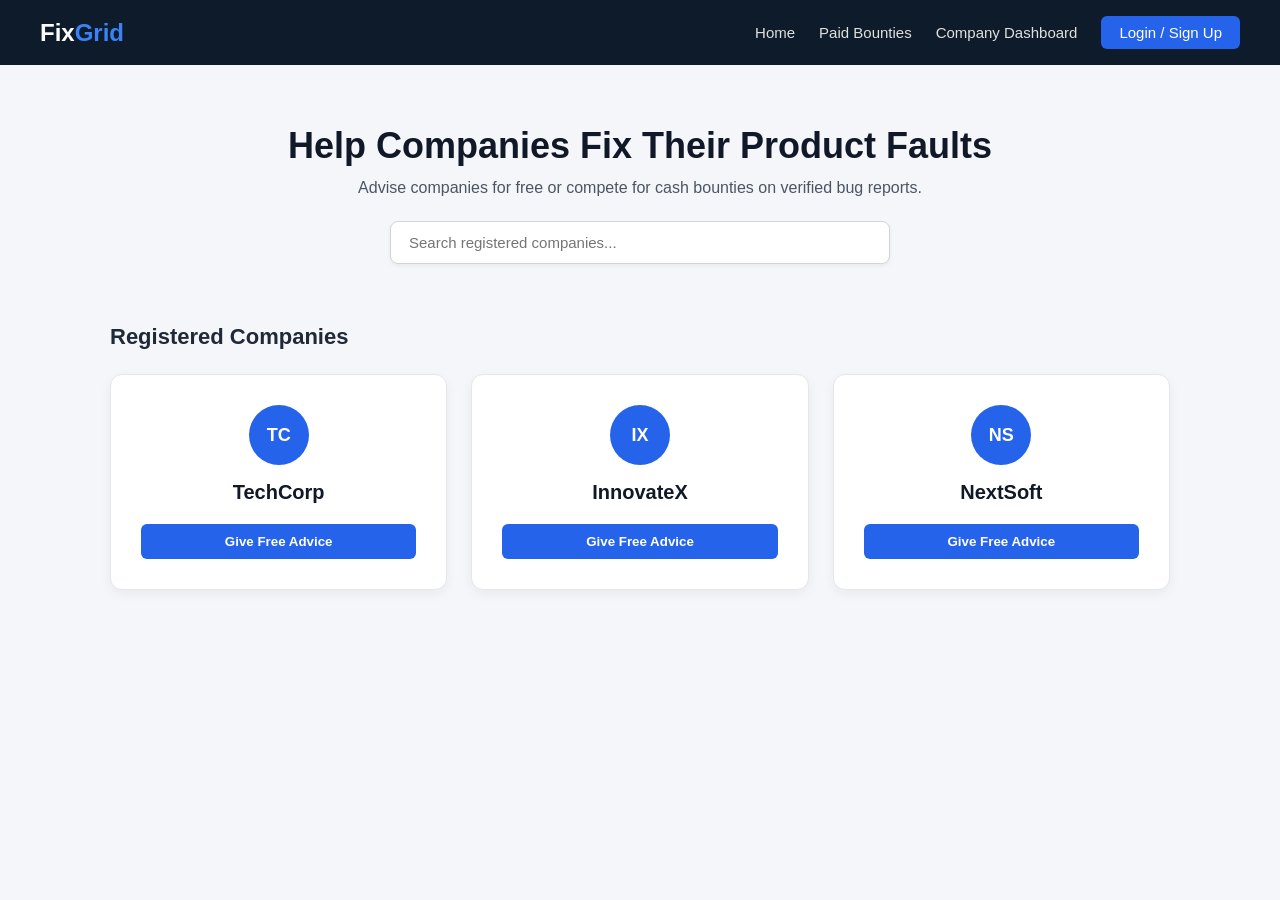
==== index.html @ 4a6fe2aa "Restore main app and add auth modal" ====
<!DOCTYPE html>
<html lang="en">
<head>
    <meta charset="UTF-8">
    <meta name="viewport" content="width=device-width, initial-scale=1.0">
    <title>FixGrid - Community Advisory Hub</title>
    <style>
        * {
            box-sizing: border-box;
            margin: 0;
            padding: 0;
            font-family: 'Segoe UI', Tahoma, Geneva, Verdana, sans-serif;
        }

        body {
            background-color: #f4f6f9;
            color: #333;
        }

        /* NAVBAR */
        .navbar {
            background-color: #0d1b2a;
            display: flex;
            justify-content: space-between;
            align-items: center;
            padding: 16px 40px;
        }

        .navbar .logo {
            color: #ffffff;
            font-size: 24px;
            font-weight: bold;
        }

        .navbar .logo span {
            color: #3b82f6;
        }

        .nav-links {
            display: flex;
            gap: 24px;
            align-items: center;
        }

        .nav-links a {
            color: #e0e1dd;
            text-decoration: none;
            font-size: 15px;
            font-weight: 500;
        }

        .nav-links a:hover {
            color: #3b82f6;
        }

        .auth-btn {
            background-color: #2563eb;
            color: #fff !important;
            padding: 8px 18px;
            border-radius: 6px;
            transition: background 0.2s;
        }

        .auth-btn:hover {
            background-color: #1d4ed8 !important;
        }

        /* HERO SECTION */
        .hero {
            text-align: center;
            padding: 60px 20px 40px;
        }

        .hero h1 {
            font-size: 36px;
            color: #111827;
            margin-bottom: 12px;
        }

        .hero p {
            color: #4b5563;
            font-size: 16px;
            margin-bottom: 24px;
        }

        .search-bar {
            width: 100%;
            max-width: 500px;
            padding: 12px 18px;
            border: 1px solid #d1d5db;
            border-radius: 8px;
            font-size: 15px;
            outline: none;
            box-shadow: 0 2px 4px rgba(0,0,0,0.05);
        }

        /* CONTENT SECTION */
        .content {
            max-width: 1100px;
            margin: 0 auto;
            padding: 20px;
        }

        .content h2 {
            font-size: 22px;
            margin-bottom: 24px;
            color: #1f2937;
        }

        .companies-grid {
            display: grid;
            grid-template-columns: repeat(auto-fit, minmax(280px, 1fr));
            gap: 24px;
        }

        .company-card {
            background: #ffffff;
            border-radius: 12px;
            padding: 30px;
            text-align: center;
            box-shadow: 0 4px 12px rgba(0, 0, 0, 0.05);
            border: 1px solid #e5e7eb;
        }

        .avatar {
            width: 60px;
            height: 60px;
            background-color: #2563eb;
            color: white;
            border-radius: 50%;
            display: flex;
            align-items: center;
            justify-content: center;
            font-weight: bold;
            font-size: 18px;
            margin: 0 auto 16px;
        }

        .company-card h3 {
            font-size: 20px;
            margin-bottom: 20px;
            color: #111827;
        }

        .card-btn {
            width: 100%;
            padding: 10px;
            background-color: #2563eb;
            color: white;
            border: none;
            border-radius: 6px;
            font-weight: 600;
            cursor: pointer;
        }

        /* MODAL (LOGIN & SIGNUP) */
        .modal {
            display: none; 
            position: fixed; 
            z-index: 100; 
            left: 0;
            top: 0;
            width: 100%; 
            height: 100%; 
            background-color: rgba(0,0,0,0.5); 
            justify-content: center;
            align-items: center;
        }

        .modal-content {
            background-color: #ffffff;
            padding: 30px;
            border-radius: 12px;
            width: 100%;
            max-width: 400px;
            position: relative;
            box-shadow: 0 10px 25px rgba(0,0,0,0.2);
        }

        .close-btn {
            position: absolute;
            right: 18px;
            top: 14px;
            font-size: 22px;
            cursor: pointer;
            color: #6b7280;
        }

        .form-header {
            text-align: center;
            margin-bottom: 20px;
        }

        .form-header h2 {
            font-size: 22px;
            color: #111827;
            margin-bottom: 6px;
        }

        .form-group {
            margin-bottom: 16px;
        }

        .form-group label {
            display: block;
            margin-bottom: 6px;
            font-size: 14px;
            color: #374151;
        }

        .form-group input {
            width: 100%;
            padding: 10px;
            border: 1px solid #d1d5db;
            border-radius: 6px;
            font-size: 14px;
        }

        .submit-btn {
            width: 100%;
            padding: 12px;
            background-color: #2563eb;
            color: white;
            border: none;
            border-radius: 6px;
            font-size: 15px;
            font-weight: 600;
            cursor: pointer;
        }

        .toggle-text {
            text-align: center;
            margin-top: 16px;
            font-size: 14px;
            color: #6b7280;
        }

        .toggle-text a {
            color: #2563eb;
            text-decoration: none;
            font-weight: 600;
        }

        .hidden {
            display: none;
        }
    </style>
</head>
<body>

    <!-- NAVBAR -->
    <nav class="navbar">
        <div class="logo">Fix<span>Grid</span></div>
        <div class="nav-links">
            <a href="index.html">Home</a>
            <a href="bounties.html">Paid Bounties</a>
            <a href="dashboard.html">Company Dashboard</a>
            <a href="#" class="auth-btn" onclick="openModal()">Login / Sign Up</a>
        </div>
    </nav>

    <!-- HERO SECTION -->
    <section class="hero">
        <h1>Help Companies Fix Their Product Faults</h1>
        <p>Advise companies for free or compete for cash bounties on verified bug reports.</p>
        <input type="text" class="search-bar" placeholder="Search registered companies...">
    </section>

    <!-- MAIN CONTENT -->
    <main class="content">
        <h2>Registered Companies</h2>
        <div class="companies-grid">
            <div class="company-card">
                <div class="avatar">TC</div>
                <h3>TechCorp</h3>
                <button class="card-btn">Give Free Advice</button>
            </div>
            <div class="company-card">
                <div class="avatar">IX</div>
                <h3>InnovateX</h3>
                <button class="card-btn">Give Free Advice</button>
            </div>
            <div class="company-card">
                <div class="avatar">NS</div>
                <h3>NextSoft</h3>
                <button class="card-btn">Give Free Advice</button>
            </div>
        </div>
    </main>

    <!-- AUTH MODAL -->
    <div id="authModal" class="modal">
        <div class="modal-content">
            <span class="close-btn" onclick="closeModal()">&times;</span>

            <!-- LOGIN FORM -->
            <div id="login-form">
                <div class="form-header">
                    <h2>Welcome Back</h2>
                    <p style="font-size: 14px; color: #6b7280;">Please log in to your account</p>
                </div>
                <form onsubmit="handleLogin(event)">
                    <div class="form-group">
                        <label>Email Address</label>
                        <input type="email" required placeholder="you@example.com">
                    </div>
                    <div class="form-group">
                        <label>Password</label>
                        <input type="password" required placeholder="••••••••">
                    </div>
                    <button type="submit" class="submit-btn">Log In</button>
                </form>
                <div class="toggle-text">
                    Don't have an account? <a href="#" onclick="toggleForms(event)">Sign Up</a>
                </div>
            </div>

            <!-- SIGN UP FORM -->
            <div id="signup-form" class="hidden">
                <div class="form-header">
                    <h2>Create Account</h2>
                    <p style="font-size: 14px; color: #6b7280;">Sign up to get started</p>
                </div>
                <form onsubmit="handleSignUp(event)">
                    <div class="form-group">
                        <label>Full Name</label>
                        <input type="text" required placeholder="John Doe">
                    </div>
                    <div class="form-group">
                        <label>Email Address</label>
                        <input type="email" required placeholder="you@example.com">
                    </div>
                    <div class="form-group">
                        <label>Password</label>
                        <input type="password" required placeholder="••••••••">
                    </div>
                    <button type="submit" class="submit-btn">Sign Up</button>
                </form>
                <div class="toggle-text">
                    Already have an account? <a href="#" onclick="toggleForms(event)">Log In</a>
                </div>
            </div>
        </div>
    </div>

    <script>
        function openModal() {
            document.getElementById('authModal').style.display = 'flex';
        }

        function closeModal() {
            document.getElementById('authModal').style.display = 'none';
        }

        function toggleForms(event) {
            event.preventDefault();
            document.getElementById('login-form').classList.toggle('hidden');
            document.getElementById('signup-form').classList.toggle('hidden');
        }

        // Close modal when clicking outside content card
        window.onclick = function(event) {
            const modal = document.getElementById('authModal');
            if (event.target === modal) {
                closeModal();
            }
        }

        function handleLogin(event) {
            event.preventDefault();
            alert('Logged in successfully!');
            closeModal();
        }

        function handleSignUp(event) {
            event.preventDefault();
            alert('Account created successfully!');
            closeModal();
        }
    </script>
</body>
</html>
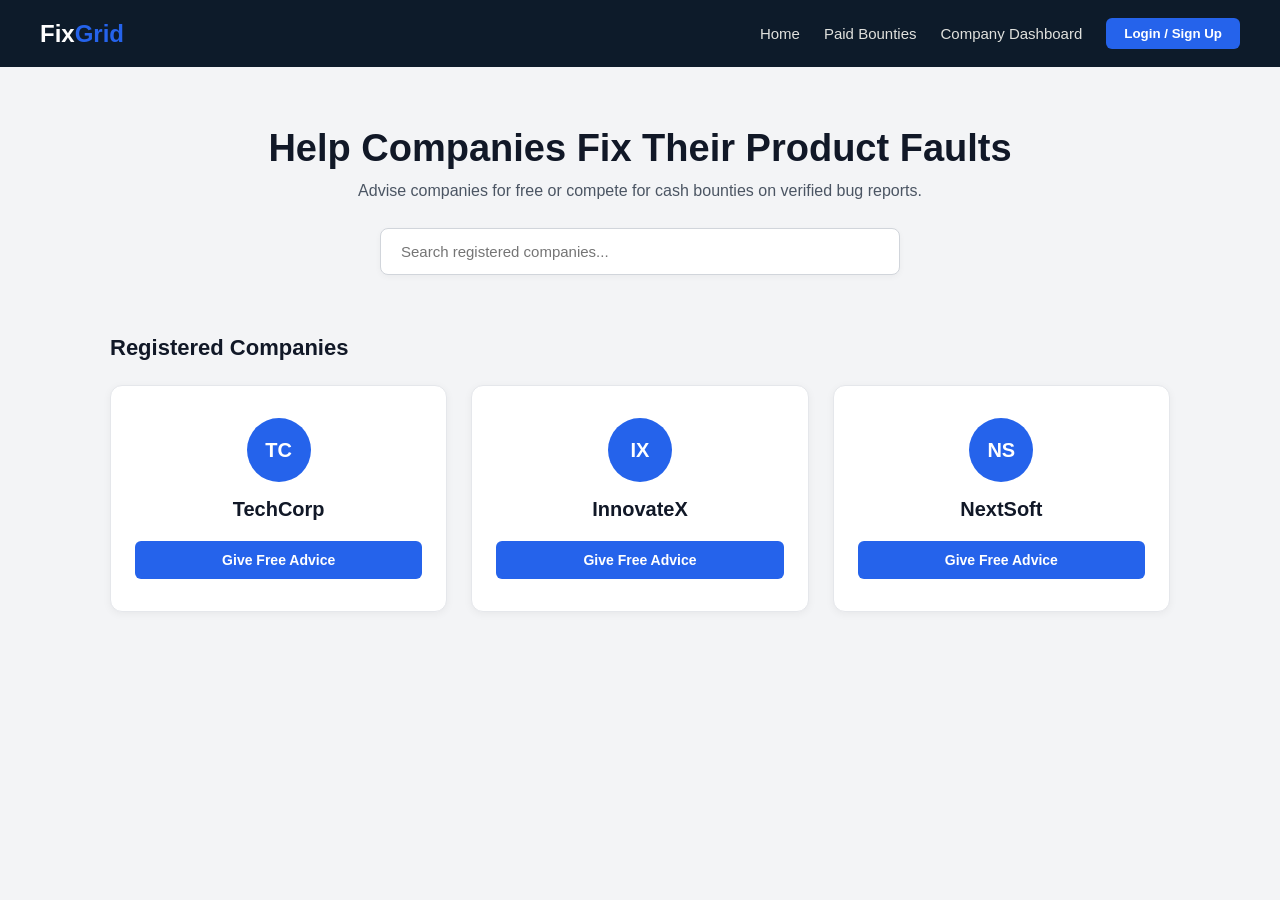
==== commit f9dc4333: "Restore original design with auth modal" ====
--- a/index.html
+++ b/index.html
@@ -9,31 +9,33 @@
             box-sizing: border-box;
             margin: 0;
             padding: 0;
-            font-family: 'Segoe UI', Tahoma, Geneva, Verdana, sans-serif;
+            font-family: -apple-system, BlinkMacSystemFont, "Segoe UI", Roboto, Helvetica, Arial, sans-serif;
         }
 
         body {
-            background-color: #f4f6f9;
-            color: #333;
-        }
-
-        /* NAVBAR */
+            background-color: #f3f4f6;
+            color: #111827;
+            min-height: 100vh;
+        }
+
+        /* NAVIGATION BAR */
         .navbar {
             background-color: #0d1b2a;
             display: flex;
             justify-content: space-between;
             align-items: center;
-            padding: 16px 40px;
+            padding: 18px 40px;
         }
 
         .navbar .logo {
             color: #ffffff;
             font-size: 24px;
-            font-weight: bold;
+            font-weight: 700;
+            text-decoration: none;
         }
 
         .navbar .logo span {
-            color: #3b82f6;
+            color: #2563eb;
         }
 
         .nav-links {
@@ -50,18 +52,21 @@
         }
 
         .nav-links a:hover {
-            color: #3b82f6;
-        }
-
-        .auth-btn {
+            color: #2563eb;
+        }
+
+        .login-btn {
             background-color: #2563eb;
-            color: #fff !important;
+            color: #ffffff !important;
             padding: 8px 18px;
             border-radius: 6px;
-            transition: background 0.2s;
-        }
-
-        .auth-btn:hover {
+            font-weight: 600;
+            border: none;
+            cursor: pointer;
+            transition: background-color 0.2s;
+        }
+
+        .login-btn:hover {
             background-color: #1d4ed8 !important;
         }
 
@@ -72,7 +77,8 @@
         }
 
         .hero h1 {
-            font-size: 36px;
+            font-size: 38px;
+            font-weight: 800;
             color: #111827;
             margin-bottom: 12px;
         }
@@ -80,96 +86,116 @@
         .hero p {
             color: #4b5563;
             font-size: 16px;
-            margin-bottom: 24px;
+            margin-bottom: 28px;
+        }
+
+        .search-container {
+            display: flex;
+            justify-content: center;
         }
 
         .search-bar {
             width: 100%;
-            max-width: 500px;
-            padding: 12px 18px;
+            max-width: 520px;
+            padding: 14px 20px;
             border: 1px solid #d1d5db;
             border-radius: 8px;
             font-size: 15px;
             outline: none;
-            box-shadow: 0 2px 4px rgba(0,0,0,0.05);
-        }
-
-        /* CONTENT SECTION */
-        .content {
+            box-shadow: 0 2px 6px rgba(0,0,0,0.04);
+            background-color: #ffffff;
+        }
+
+        /* MAIN CONTENT AREA */
+        .main-content {
             max-width: 1100px;
             margin: 0 auto;
-            padding: 20px;
-        }
-
-        .content h2 {
+            padding: 20px 20px 60px;
+        }
+
+        .main-content h2 {
             font-size: 22px;
+            font-weight: 700;
             margin-bottom: 24px;
-            color: #1f2937;
-        }
-
-        .companies-grid {
+            color: #111827;
+        }
+
+        .company-grid {
             display: grid;
-            grid-template-columns: repeat(auto-fit, minmax(280px, 1fr));
+            grid-template-columns: repeat(3, 1fr);
             gap: 24px;
         }
 
-        .company-card {
+        @media (max-width: 900px) {
+            .company-grid {
+                grid-template-columns: repeat(1, 1fr);
+            }
+        }
+
+        .card {
             background: #ffffff;
             border-radius: 12px;
-            padding: 30px;
+            padding: 32px 24px;
             text-align: center;
-            box-shadow: 0 4px 12px rgba(0, 0, 0, 0.05);
+            box-shadow: 0 2px 8px rgba(0, 0, 0, 0.05);
             border: 1px solid #e5e7eb;
         }
 
         .avatar {
-            width: 60px;
-            height: 60px;
+            width: 64px;
+            height: 64px;
             background-color: #2563eb;
-            color: white;
+            color: #ffffff;
             border-radius: 50%;
             display: flex;
             align-items: center;
             justify-content: center;
-            font-weight: bold;
-            font-size: 18px;
+            font-weight: 700;
+            font-size: 20px;
             margin: 0 auto 16px;
         }
 
-        .company-card h3 {
+        .card h3 {
             font-size: 20px;
+            font-weight: 700;
             margin-bottom: 20px;
             color: #111827;
         }
 
         .card-btn {
             width: 100%;
-            padding: 10px;
+            padding: 11px;
             background-color: #2563eb;
-            color: white;
+            color: #ffffff;
             border: none;
             border-radius: 6px;
             font-weight: 600;
+            font-size: 14px;
             cursor: pointer;
-        }
-
-        /* MODAL (LOGIN & SIGNUP) */
-        .modal {
-            display: none; 
-            position: fixed; 
-            z-index: 100; 
+            transition: background-color 0.2s;
+        }
+
+        .card-btn:hover {
+            background-color: #1d4ed8;
+        }
+
+        /* MODAL POPUP */
+        .modal-overlay {
+            display: none;
+            position: fixed;
+            top: 0;
             left: 0;
-            top: 0;
-            width: 100%; 
-            height: 100%; 
-            background-color: rgba(0,0,0,0.5); 
+            width: 100%;
+            height: 100%;
+            background-color: rgba(0, 0, 0, 0.5);
+            z-index: 1000;
             justify-content: center;
             align-items: center;
         }
 
-        .modal-content {
+        .modal-box {
             background-color: #ffffff;
-            padding: 30px;
+            padding: 32px;
             border-radius: 12px;
             width: 100%;
             max-width: 400px;
@@ -177,110 +203,131 @@
             box-shadow: 0 10px 25px rgba(0,0,0,0.2);
         }
 
-        .close-btn {
+        .close-modal {
             position: absolute;
             right: 18px;
             top: 14px;
-            font-size: 22px;
+            font-size: 24px;
             cursor: pointer;
             color: #6b7280;
-        }
-
-        .form-header {
+            background: none;
+            border: none;
+        }
+
+        .form-title {
             text-align: center;
             margin-bottom: 20px;
         }
 
-        .form-header h2 {
+        .form-title h2 {
             font-size: 22px;
             color: #111827;
             margin-bottom: 6px;
         }
 
+        .form-title p {
+            font-size: 14px;
+            color: #6b7280;
+        }
+
         .form-group {
             margin-bottom: 16px;
+            text-align: left;
         }
 
         .form-group label {
             display: block;
             margin-bottom: 6px;
             font-size: 14px;
+            font-weight: 500;
             color: #374151;
         }
 
         .form-group input {
             width: 100%;
-            padding: 10px;
+            padding: 10px 12px;
             border: 1px solid #d1d5db;
             border-radius: 6px;
             font-size: 14px;
-        }
-
-        .submit-btn {
+            outline: none;
+        }
+
+        .form-group input:focus {
+            border-color: #2563eb;
+        }
+
+        .form-submit-btn {
             width: 100%;
             padding: 12px;
             background-color: #2563eb;
-            color: white;
+            color: #ffffff;
             border: none;
             border-radius: 6px;
             font-size: 15px;
             font-weight: 600;
             cursor: pointer;
-        }
-
-        .toggle-text {
+            margin-top: 8px;
+        }
+
+        .form-submit-btn:hover {
+            background-color: #1d4ed8;
+        }
+
+        .toggle-form-text {
             text-align: center;
-            margin-top: 16px;
+            margin-top: 18px;
             font-size: 14px;
             color: #6b7280;
         }
 
-        .toggle-text a {
+        .toggle-form-text a {
             color: #2563eb;
             text-decoration: none;
             font-weight: 600;
         }
 
         .hidden {
-            display: none;
+            display: none !important;
         }
     </style>
 </head>
 <body>
 
     <!-- NAVBAR -->
-    <nav class="navbar">
-        <div class="logo">Fix<span>Grid</span></div>
-        <div class="nav-links">
+    <header class="navbar">
+        <a href="index.html" class="logo">Fix<span>Grid</span></a>
+        <nav class="nav-links">
             <a href="index.html">Home</a>
             <a href="bounties.html">Paid Bounties</a>
             <a href="dashboard.html">Company Dashboard</a>
-            <a href="#" class="auth-btn" onclick="openModal()">Login / Sign Up</a>
-        </div>
-    </nav>
+            <button class="login-btn" onclick="openAuthModal()">Login / Sign Up</button>
+        </nav>
+    </header>
 
     <!-- HERO SECTION -->
     <section class="hero">
         <h1>Help Companies Fix Their Product Faults</h1>
         <p>Advise companies for free or compete for cash bounties on verified bug reports.</p>
-        <input type="text" class="search-bar" placeholder="Search registered companies...">
+        <div class="search-container">
+            <input type="text" class="search-bar" placeholder="Search registered companies...">
+        </div>
     </section>
 
     <!-- MAIN CONTENT -->
-    <main class="content">
+    <main class="main-content">
         <h2>Registered Companies</h2>
-        <div class="companies-grid">
-            <div class="company-card">
+        <div class="company-grid">
+            <div class="card">
                 <div class="avatar">TC</div>
                 <h3>TechCorp</h3>
                 <button class="card-btn">Give Free Advice</button>
             </div>
-            <div class="company-card">
+            <div class="card">
                 <div class="avatar">IX</div>
                 <h3>InnovateX</h3>
                 <button class="card-btn">Give Free Advice</button>
             </div>
-            <div class="company-card">
+            <div class="card">
                 <div class="avatar">NS</div>
                 <h3>NextSoft</h3>
                 <button class="card-btn">Give Free Advice</button>
@@ -288,94 +335,94 @@
         </div>
     </main>
 
-    <!-- AUTH MODAL -->
-    <div id="authModal" class="modal">
-        <div class="modal-content">
-            <span class="close-btn" onclick="closeModal()">&times;</span>
-
-            <!-- LOGIN FORM -->
-            <div id="login-form">
-                <div class="form-header">
+    <!-- POPUP MODAL (LOGIN & SIGN UP) -->
+    <div id="modalOverlay" class="modal-overlay">
+        <div class="modal-box">
+            <button class="close-modal" onclick="closeAuthModal()">&times;</button>
+
+            <!-- LOGIN VIEW -->
+            <div id="loginView">
+                <div class="form-title">
                     <h2>Welcome Back</h2>
-                    <p style="font-size: 14px; color: #6b7280;">Please log in to your account</p>
+                    <p>Please log in to your account</p>
                 </div>
-                <form onsubmit="handleLogin(event)">
+                <form onsubmit="handleLoginSubmit(event)">
                     <div class="form-group">
-                        <label>Email Address</label>
-                        <input type="email" required placeholder="you@example.com">
+                        <label for="login-email">Email Address</label>
+                        <input type="email" id="login-email" required placeholder="you@example.com">
                     </div>
                     <div class="form-group">
-                        <label>Password</label>
-                        <input type="password" required placeholder="••••••••">
+                        <label for="login-password">Password</label>
+                        <input type="password" id="login-password" required placeholder="••••••••">
                     </div>
-                    <button type="submit" class="submit-btn">Log In</button>
+                    <button type="submit" class="form-submit-btn">Log In</button>
                 </form>
-                <div class="toggle-text">
-                    Don't have an account? <a href="#" onclick="toggleForms(event)">Sign Up</a>
+                <div class="toggle-form-text">
+                    Don't have an account? <a href="#" onclick="switchForms(event)">Sign Up</a>
                 </div>
             </div>
 
-            <!-- SIGN UP FORM -->
-            <div id="signup-form" class="hidden">
-                <div class="form-header">
+            <!-- SIGN UP VIEW -->
+            <div id="signupView" class="hidden">
+                <div class="form-title">
                     <h2>Create Account</h2>
-                    <p style="font-size: 14px; color: #6b7280;">Sign up to get started</p>
+                    <p>Sign up to get started</p>
                 </div>
-                <form onsubmit="handleSignUp(event)">
+                <form onsubmit="handleSignUpSubmit(event)">
                     <div class="form-group">
-                        <label>Full Name</label>
-                        <input type="text" required placeholder="John Doe">
+                        <label for="signup-name">Full Name</label>
+                        <input type="text" id="signup-name" required placeholder="John Doe">
                     </div>
                     <div class="form-group">
-                        <label>Email Address</label>
-                        <input type="email" required placeholder="you@example.com">
+                        <label for="signup-email">Email Address</label>
+                        <input type="email" id="signup-email" required placeholder="you@example.com">
                     </div>
                     <div class="form-group">
-                        <label>Password</label>
-                        <input type="password" required placeholder="••••••••">
+                        <label for="signup-password">Password</label>
+                        <input type="password" id="signup-password" required placeholder="••••••••">
                     </div>
-                    <button type="submit" class="submit-btn">Sign Up</button>
+                    <button type="submit" class="form-submit-btn">Sign Up</button>
                 </form>
-                <div class="toggle-text">
-                    Already have an account? <a href="#" onclick="toggleForms(event)">Log In</a>
+                <div class="toggle-form-text">
+                    Already have an account? <a href="#" onclick="switchForms(event)">Log In</a>
                 </div>
             </div>
         </div>
     </div>
 
+    <!-- JAVASCRIPT FOR MODAL & FORMS -->
     <script>
-        function openModal() {
-            document.getElementById('authModal').style.display = 'flex';
-        }
-
-        function closeModal() {
-            document.getElementById('authModal').style.display = 'none';
-        }
-
-        function toggleForms(event) {
+        function openAuthModal() {
+            document.getElementById('modalOverlay').style.display = 'flex';
+        }
+
+        function closeAuthModal() {
+            document.getElementById('modalOverlay').style.display = 'none';
+        }
+
+        function switchForms(event) {
             event.preventDefault();
-            document.getElementById('login-form').classList.toggle('hidden');
-            document.getElementById('signup-form').classList.toggle('hidden');
-        }
-
-        // Close modal when clicking outside content card
+            document.getElementById('loginView').classList.toggle('hidden');
+            document.getElementById('signupView').classList.toggle('hidden');
+        }
+
         window.onclick = function(event) {
-            const modal = document.getElementById('authModal');
-            if (event.target === modal) {
-                closeModal();
+            const overlay = document.getElementById('modalOverlay');
+            if (event.target === overlay) {
+                closeAuthModal();
             }
         }
 
-        function handleLogin(event) {
+        function handleLoginSubmit(event) {
             event.preventDefault();
             alert('Logged in successfully!');
-            closeModal();
-        }
-
-        function handleSignUp(event) {
+            closeAuthModal();
+        }
+
+        function handleSignUpSubmit(event) {
             event.preventDefault();
             alert('Account created successfully!');
-            closeModal();
+            closeAuthModal();
         }
     </script>
 </body>
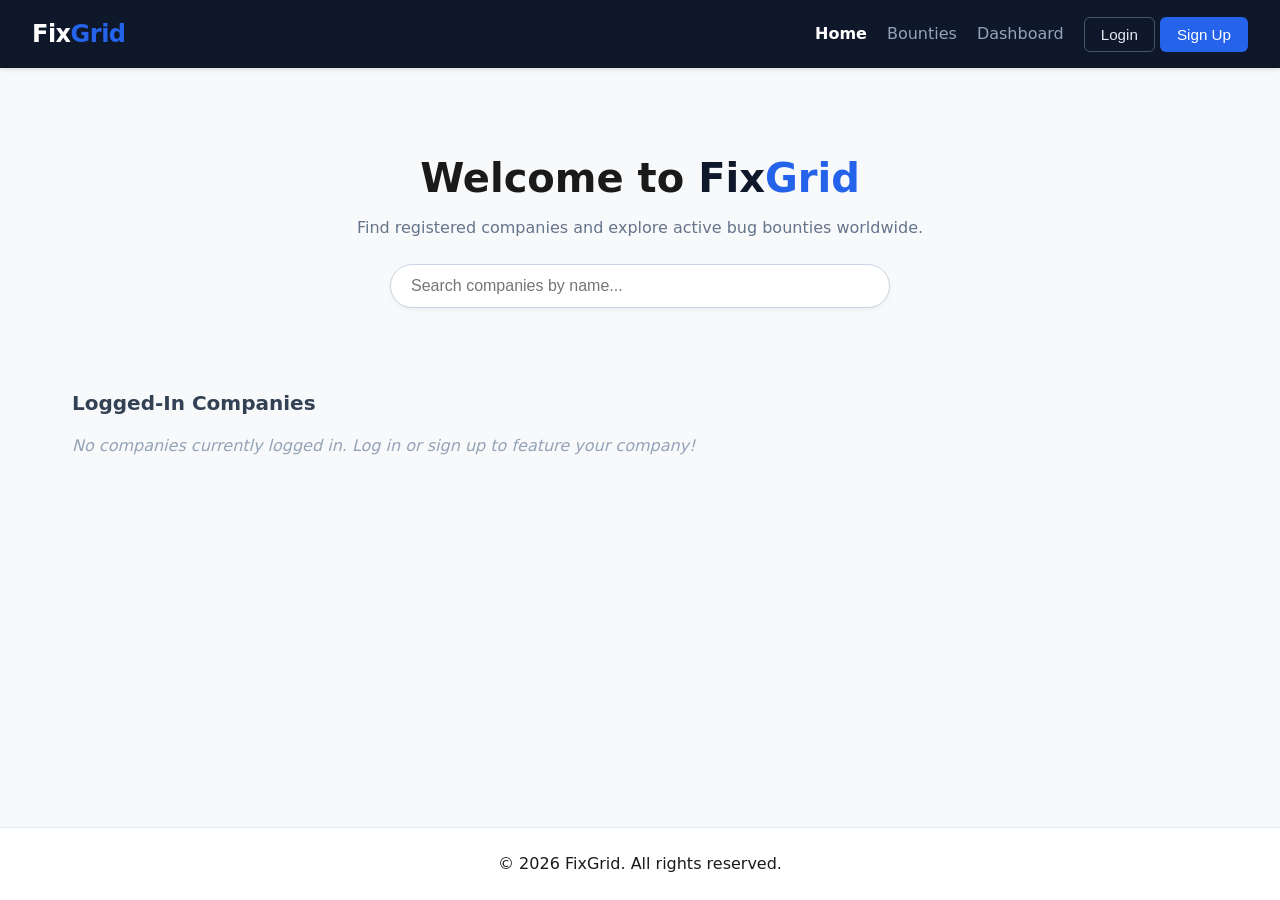
==== commit fe83af93: "Update FixGrid: Add company search, active user cards, and styled branding" ====
--- a/index.html
+++ b/index.html
@@ -1,429 +1,150 @@
 <!DOCTYPE html>
 <html lang="en">
 <head>
-    <meta charset="UTF-8">
-    <meta name="viewport" content="width=device-width, initial-scale=1.0">
-    <title>FixGrid - Community Advisory Hub</title>
-    <style>
-        * {
-            box-sizing: border-box;
-            margin: 0;
-            padding: 0;
-            font-family: -apple-system, BlinkMacSystemFont, "Segoe UI", Roboto, Helvetica, Arial, sans-serif;
-        }
-
-        body {
-            background-color: #f3f4f6;
-            color: #111827;
-            min-height: 100vh;
-        }
-
-        /* NAVIGATION BAR */
-        .navbar {
-            background-color: #0d1b2a;
-            display: flex;
-            justify-content: space-between;
-            align-items: center;
-            padding: 18px 40px;
-        }
-
-        .navbar .logo {
-            color: #ffffff;
-            font-size: 24px;
-            font-weight: 700;
-            text-decoration: none;
-        }
-
-        .navbar .logo span {
-            color: #2563eb;
-        }
-
-        .nav-links {
-            display: flex;
-            gap: 24px;
-            align-items: center;
-        }
-
-        .nav-links a {
-            color: #e0e1dd;
-            text-decoration: none;
-            font-size: 15px;
-            font-weight: 500;
-        }
-
-        .nav-links a:hover {
-            color: #2563eb;
-        }
-
-        .login-btn {
-            background-color: #2563eb;
-            color: #ffffff !important;
-            padding: 8px 18px;
-            border-radius: 6px;
-            font-weight: 600;
-            border: none;
-            cursor: pointer;
-            transition: background-color 0.2s;
-        }
-
-        .login-btn:hover {
-            background-color: #1d4ed8 !important;
-        }
-
-        /* HERO SECTION */
-        .hero {
-            text-align: center;
-            padding: 60px 20px 40px;
-        }
-
-        .hero h1 {
-            font-size: 38px;
-            font-weight: 800;
-            color: #111827;
-            margin-bottom: 12px;
-        }
-
-        .hero p {
-            color: #4b5563;
-            font-size: 16px;
-            margin-bottom: 28px;
-        }
-
-        .search-container {
-            display: flex;
-            justify-content: center;
-        }
-
-        .search-bar {
-            width: 100%;
-            max-width: 520px;
-            padding: 14px 20px;
-            border: 1px solid #d1d5db;
-            border-radius: 8px;
-            font-size: 15px;
-            outline: none;
-            box-shadow: 0 2px 6px rgba(0,0,0,0.04);
-            background-color: #ffffff;
-        }
-
-        /* MAIN CONTENT AREA */
-        .main-content {
-            max-width: 1100px;
-            margin: 0 auto;
-            padding: 20px 20px 60px;
-        }
-
-        .main-content h2 {
-            font-size: 22px;
-            font-weight: 700;
-            margin-bottom: 24px;
-            color: #111827;
-        }
-
-        .company-grid {
-            display: grid;
-            grid-template-columns: repeat(3, 1fr);
-            gap: 24px;
-        }
-
-        @media (max-width: 900px) {
-            .company-grid {
-                grid-template-columns: repeat(1, 1fr);
-            }
-        }
-
-        .card {
-            background: #ffffff;
-            border-radius: 12px;
-            padding: 32px 24px;
-            text-align: center;
-            box-shadow: 0 2px 8px rgba(0, 0, 0, 0.05);
-            border: 1px solid #e5e7eb;
-        }
-
-        .avatar {
-            width: 64px;
-            height: 64px;
-            background-color: #2563eb;
-            color: #ffffff;
-            border-radius: 50%;
-            display: flex;
-            align-items: center;
-            justify-content: center;
-            font-weight: 700;
-            font-size: 20px;
-            margin: 0 auto 16px;
-        }
-
-        .card h3 {
-            font-size: 20px;
-            font-weight: 700;
-            margin-bottom: 20px;
-            color: #111827;
-        }
-
-        .card-btn {
-            width: 100%;
-            padding: 11px;
-            background-color: #2563eb;
-            color: #ffffff;
-            border: none;
-            border-radius: 6px;
-            font-weight: 600;
-            font-size: 14px;
-            cursor: pointer;
-            transition: background-color 0.2s;
-        }
-
-        .card-btn:hover {
-            background-color: #1d4ed8;
-        }
-
-        /* MODAL POPUP */
-        .modal-overlay {
-            display: none;
-            position: fixed;
-            top: 0;
-            left: 0;
-            width: 100%;
-            height: 100%;
-            background-color: rgba(0, 0, 0, 0.5);
-            z-index: 1000;
-            justify-content: center;
-            align-items: center;
-        }
-
-        .modal-box {
-            background-color: #ffffff;
-            padding: 32px;
-            border-radius: 12px;
-            width: 100%;
-            max-width: 400px;
-            position: relative;
-            box-shadow: 0 10px 25px rgba(0,0,0,0.2);
-        }
-
-        .close-modal {
-            position: absolute;
-            right: 18px;
-            top: 14px;
-            font-size: 24px;
-            cursor: pointer;
-            color: #6b7280;
-            background: none;
-            border: none;
-        }
-
-        .form-title {
-            text-align: center;
-            margin-bottom: 20px;
-        }
-
-        .form-title h2 {
-            font-size: 22px;
-            color: #111827;
-            margin-bottom: 6px;
-        }
-
-        .form-title p {
-            font-size: 14px;
-            color: #6b7280;
-        }
-
-        .form-group {
-            margin-bottom: 16px;
-            text-align: left;
-        }
-
-        .form-group label {
-            display: block;
-            margin-bottom: 6px;
-            font-size: 14px;
-            font-weight: 500;
-            color: #374151;
-        }
-
-        .form-group input {
-            width: 100%;
-            padding: 10px 12px;
-            border: 1px solid #d1d5db;
-            border-radius: 6px;
-            font-size: 14px;
-            outline: none;
-        }
-
-        .form-group input:focus {
-            border-color: #2563eb;
-        }
-
-        .form-submit-btn {
-            width: 100%;
-            padding: 12px;
-            background-color: #2563eb;
-            color: #ffffff;
-            border: none;
-            border-radius: 6px;
-            font-size: 15px;
-            font-weight: 600;
-            cursor: pointer;
-            margin-top: 8px;
-        }
-
-        .form-submit-btn:hover {
-            background-color: #1d4ed8;
-        }
-
-        .toggle-form-text {
-            text-align: center;
-            margin-top: 18px;
-            font-size: 14px;
-            color: #6b7280;
-        }
-
-        .toggle-form-text a {
-            color: #2563eb;
-            text-decoration: none;
-            font-weight: 600;
-        }
-
-        .hidden {
-            display: none !important;
-        }
-    </style>
+  <meta charset="UTF-8">
+  <meta name="viewport" content="width=device-width, initial-scale=1.0">
+  <title>FixGrid</title>
+  <link rel="stylesheet" href="style.css">
 </head>
 <body>
+  <!-- Navigation Header -->
+  <header class="navbar">
+    <div class="logo"><span class="logo-fix">Fix</span><span class="logo-grid">Grid</span></div>
+    <nav class="nav-links">
+      <a href="#" class="nav-item active" id="nav-home">Home</a>
+      <a href="#" class="nav-item" id="nav-bounties">Bounties</a>
+      <a href="#" class="nav-item" id="nav-dashboard">Dashboard</a>
+      <div id="auth-buttons">
+        <button class="btn btn-secondary" id="open-login-btn">Login</button>
+        <button class="btn btn-primary" id="open-signup-btn">Sign Up</button>
+      </div>
+      <div id="user-profile" class="hidden">
+        <span id="user-display-name">Welcome!</span>
+        <button class="btn btn-secondary" id="logout-btn">Logout</button>
+      </div>
+    </nav>
+  </header>
 
-    <!-- NAVBAR -->
-    <header class="navbar">
-        <a href="index.html" class="logo">Fix<span>Grid</span></a>
-        <nav class="nav-links">
-            <a href="index.html">Home</a>
-            <a href="bounties.html">Paid Bounties</a>
-            <a href="dashboard.html">Company Dashboard</a>
-            <button class="login-btn" onclick="openAuthModal()">Login / Sign Up</button>
-        </nav>
-    </header>
+  <!-- Main Views -->
+  <main class="main-content">
+    <!-- Home View -->
+    <section id="page-home" class="page-view">
+      <div class="hero">
+        <h1>Welcome to <span class="logo-fix-dark">Fix</span><span class="logo-grid">Grid</span></h1>
+        <p>Find registered companies and explore active bug bounties worldwide.</p>
+        
+        <!-- Search Bar -->
+        <div class="search-box">
+          <input type="text" id="company-search" placeholder="Search companies by name...">
+        </div>
+      </div>
 
-    <!-- HERO SECTION -->
-    <section class="hero">
-        <h1>Help Companies Fix Their Product Faults</h1>
-        <p>Advise companies for free or compete for cash bounties on verified bug reports.</p>
-        <div class="search-container">
-            <input type="text" class="search-bar" placeholder="Search registered companies...">
+      <!-- Active Companies Section -->
+      <div class="company-section">
+        <h2>Logged-In Companies</h2>
+        <div class="company-list" id="company-list">
+          <p class="no-data" id="no-companies">No companies currently logged in. Log in or sign up to feature your company!</p>
         </div>
+      </div>
     </section>
 
-    <!-- MAIN CONTENT -->
-    <main class="main-content">
-        <h2>Registered Companies</h2>
-        <div class="company-grid">
-            <div class="card">
-                <div class="avatar">TC</div>
-                <h3>TechCorp</h3>
-                <button class="card-btn">Give Free Advice</button>
-            </div>
-            <div class="card">
-                <div class="avatar">IX</div>
-                <h3>InnovateX</h3>
-                <button class="card-btn">Give Free Advice</button>
-            </div>
-            <div class="card">
-                <div class="avatar">NS</div>
-                <h3>NextSoft</h3>
-                <button class="card-btn">Give Free Advice</button>
-            </div>
+    <!-- Bounties View -->
+    <section id="page-bounties" class="page-view hidden">
+      <div class="section-header">
+        <h2>Active Bounties</h2>
+        <p>Select a task below to claim and complete it.</p>
+      </div>
+      <div class="bounty-grid" id="bounty-list">
+        <div class="card" data-bounty-id="1" data-reward="50">
+          <h3>Fix Navbar Responsive Layout</h3>
+          <p class="card-desc">Resolve CSS grid overflow issue on mobile devices.</p>
+          <div class="card-footer">
+            <span class="badge">$50 USD</span>
+            <button class="btn btn-primary claim-btn">Claim Bounty</button>
+          </div>
         </div>
-    </main>
+        <div class="card" data-bounty-id="2" data-reward="120">
+          <h3>Integrate Authentication API</h3>
+          <p class="card-desc">Connect frontend forms to a secure JWT backend router.</p>
+          <div class="card-footer">
+            <span class="badge">$120 USD</span>
+            <button class="btn btn-primary claim-btn">Claim Bounty</button>
+          </div>
+        </div>
+      </div>
+    </section>
 
-    <!-- POPUP MODAL (LOGIN & SIGN UP) -->
-    <div id="modalOverlay" class="modal-overlay">
-        <div class="modal-box">
-            <button class="close-modal" onclick="closeAuthModal()">&times;</button>
+    <!-- Dashboard View -->
+    <section id="page-dashboard" class="page-view hidden">
+      <div class="section-header">
+        <h2>Company & User Dashboard</h2>
+        <p>Track active status, completed items, and accumulated rewards.</p>
+      </div>
+      <div class="dashboard-stats">
+        <div class="card stat-card">
+          <h3>Completed Bounties</h3>
+          <p class="stat-number" id="stat-completed">0</p>
+        </div>
+        <div class="card stat-card">
+          <h3>Total Earnings</h3>
+          <p class="stat-number" id="stat-earnings">$0.00</p>
+        </div>
+        <div class="card stat-card">
+          <h3>Account Status</h3>
+          <p class="stat-number" id="stat-status">Guest</p>
+        </div>
+      </div>
+    </section>
+  </main>
 
-            <!-- LOGIN VIEW -->
-            <div id="loginView">
-                <div class="form-title">
-                    <h2>Welcome Back</h2>
-                    <p>Please log in to your account</p>
-                </div>
-                <form onsubmit="handleLoginSubmit(event)">
-                    <div class="form-group">
-                        <label for="login-email">Email Address</label>
-                        <input type="email" id="login-email" required placeholder="you@example.com">
-                    </div>
-                    <div class="form-group">
-                        <label for="login-password">Password</label>
-                        <input type="password" id="login-password" required placeholder="••••••••">
-                    </div>
-                    <button type="submit" class="form-submit-btn">Log In</button>
-                </form>
-                <div class="toggle-form-text">
-                    Don't have an account? <a href="#" onclick="switchForms(event)">Sign Up</a>
-                </div>
-            </div>
+  <!-- Footer -->
+  <footer class="footer">
+    <p>&copy; 2026 FixGrid. All rights reserved.</p>
+  </footer>
 
-            <!-- SIGN UP VIEW -->
-            <div id="signupView" class="hidden">
-                <div class="form-title">
-                    <h2>Create Account</h2>
-                    <p>Sign up to get started</p>
-                </div>
-                <form onsubmit="handleSignUpSubmit(event)">
-                    <div class="form-group">
-                        <label for="signup-name">Full Name</label>
-                        <input type="text" id="signup-name" required placeholder="John Doe">
-                    </div>
-                    <div class="form-group">
-                        <label for="signup-email">Email Address</label>
-                        <input type="email" id="signup-email" required placeholder="you@example.com">
-                    </div>
-                    <div class="form-group">
-                        <label for="signup-password">Password</label>
-                        <input type="password" id="signup-password" required placeholder="••••••••">
-                    </div>
-                    <button type="submit" class="form-submit-btn">Sign Up</button>
-                </form>
-                <div class="toggle-form-text">
-                    Already have an account? <a href="#" onclick="switchForms(event)">Log In</a>
-                </div>
-            </div>
-        </div>
+  <!-- Modal -->
+  <div class="modal-overlay" id="auth-modal">
+    <div class="auth-card">
+      <button class="close-btn" id="close-modal-btn">&times;</button>
+      
+      <div id="login-view">
+        <h2>Log In</h2>
+        <form id="login-form">
+          <div class="form-group">
+            <label for="login-email">Company / User Email</label>
+            <input type="email" id="login-email" required placeholder="company@domain.com">
+          </div>
+          <div class="form-group">
+            <label for="login-password">Password</label>
+            <input type="password" id="login-password" required placeholder="••••••••">
+          </div>
+          <button type="submit" class="btn btn-primary btn-block">Log In</button>
+        </form>
+        <p class="auth-footer">Don't have an account? <a href="#" id="switch-to-signup">Sign Up</a></p>
+      </div>
+
+      <div id="signup-view" class="hidden">
+        <h2>Create Account</h2>
+        <form id="signup-form">
+          <div class="form-group">
+            <label for="signup-name">Company / Full Name</label>
+            <input type="text" id="signup-name" required placeholder="Acme Corp">
+          </div>
+          <div class="form-group">
+            <label for="signup-email">Email</label>
+            <input type="email" id="signup-email" required placeholder="company@domain.com">
+          </div>
+          <div class="form-group">
+            <label for="signup-password">Password</label>
+            <input type="password" id="signup-password" minlength="6" required placeholder="At least 6 characters">
+          </div>
+          <button type="submit" class="btn btn-primary btn-block">Create Account</button>
+        </form>
+        <p class="auth-footer">Already have an account? <a href="#" id="switch-to-login">Log In</a></p>
+      </div>
     </div>
+  </div>
 
-    <!-- JAVASCRIPT FOR MODAL & FORMS -->
-    <script>
-        function openAuthModal() {
-            document.getElementById('modalOverlay').style.display = 'flex';
-        }
-
-        function closeAuthModal() {
-            document.getElementById('modalOverlay').style.display = 'none';
-        }
-
-        function switchForms(event) {
-            event.preventDefault();
-            document.getElementById('loginView').classList.toggle('hidden');
-            document.getElementById('signupView').classList.toggle('hidden');
-        }
-
-        window.onclick = function(event) {
-            const overlay = document.getElementById('modalOverlay');
-            if (event.target === overlay) {
-                closeAuthModal();
-            }
-        }
-
-        function handleLoginSubmit(event) {
-            event.preventDefault();
-            alert('Logged in successfully!');
-            closeAuthModal();
-        }
-
-        function handleSignUpSubmit(event) {
-            event.preventDefault();
-            alert('Account created successfully!');
-            closeAuthModal();
-        }
-    </script>
+  <script src="script.js"></script>
 </body>
 </html>
--- a/style.css
+++ b/style.css
@@ -0,0 +1,312 @@
+*, *::before, *::after {
+    box-sizing: border-box;
+    margin: 0;
+    padding: 0;
+  }
+  
+  body {
+    font-family: system-ui, -apple-system, BlinkMacSystemFont, 'Segoe UI', Roboto, sans-serif;
+    line-height: 1.5;
+    color: #1a1a1a;
+    background-color: #f8f9fa;
+    min-height: 100vh;
+    display: flex;
+    flex-direction: column;
+  }
+  
+  /* Navbar & Logo Styling */
+  .navbar {
+    display: flex;
+    justify-content: space-between;
+    align-items: center;
+    padding: 1rem 2rem;
+    background: #0f172a;
+    box-shadow: 0 2px 4px rgba(0, 0, 0, 0.1);
+  }
+  
+  .logo {
+    font-size: 1.5rem;
+    font-weight: 800;
+    letter-spacing: -0.5px;
+  }
+  
+  .logo-fix {
+    color: #ffffff;
+  }
+  
+  .logo-fix-dark {
+    color: #0f172a;
+  }
+  
+  .logo-grid {
+    color: #2563eb;
+  }
+  
+  .nav-links {
+    display: flex;
+    gap: 1.25rem;
+    align-items: center;
+  }
+  
+  .nav-links a {
+    text-decoration: none;
+    color: #94a3b8;
+  }
+  
+  .nav-item.active {
+    font-weight: 700;
+    color: #ffffff !important;
+  }
+  
+  #user-display-name {
+    color: #ffffff;
+    margin-right: 0.5rem;
+    font-weight: 500;
+  }
+  
+  /* Main Content */
+  .main-content {
+    flex: 1;
+    padding: 2rem;
+    max-width: 1200px;
+    margin: 0 auto;
+    width: 100%;
+  }
+  
+  .hero {
+    text-align: center;
+    padding: 3rem 1rem 2rem 1rem;
+  }
+  
+  .hero h1 {
+    font-size: 2.5rem;
+    margin-bottom: 0.5rem;
+  }
+  
+  .hero p {
+    color: #64748b;
+    margin-bottom: 1.5rem;
+  }
+  
+  /* Search Box */
+  .search-box {
+    max-width: 500px;
+    margin: 0 auto 2rem auto;
+  }
+  
+  .search-box input {
+    width: 100%;
+    padding: 0.75rem 1.25rem;
+    border: 1px solid #cbd5e1;
+    border-radius: 25px;
+    font-size: 1rem;
+    outline: none;
+    box-shadow: 0 2px 5px rgba(0,0,0,0.05);
+  }
+  
+  .search-box input:focus {
+    border-color: #2563eb;
+    box-shadow: 0 0 0 3px rgba(37, 99, 235, 0.2);
+  }
+  
+  /* Companies Grid */
+  .company-section {
+    margin-top: 1rem;
+  }
+  
+  .company-section h2 {
+    font-size: 1.25rem;
+    margin-bottom: 1rem;
+    color: #334155;
+  }
+  
+  .company-list {
+    display: flex;
+    gap: 1rem;
+    flex-wrap: wrap;
+  }
+  
+  .company-card {
+    background: #ffffff;
+    border: 1px solid #e2e8f0;
+    border-left: 4px solid #2563eb;
+    padding: 1rem 1.25rem;
+    border-radius: 6px;
+    flex: 1 1 200px;
+  }
+  
+  .company-card h4 {
+    font-size: 1.1rem;
+    color: #0f172a;
+  }
+  
+  .company-card span {
+    font-size: 0.85rem;
+    color: #16a34a;
+    font-weight: 600;
+  }
+  
+  .no-data {
+    color: #94a3b8;
+    font-style: italic;
+  }
+  
+  /* General Layout Items */
+  .section-header {
+    margin-bottom: 1.5rem;
+  }
+  
+  .bounty-grid, .dashboard-stats {
+    display: flex;
+    gap: 1.5rem;
+    flex-wrap: wrap;
+  }
+  
+  .card {
+    background: #ffffff;
+    padding: 1.5rem;
+    border-radius: 8px;
+    border: 1px solid #e2e8f0;
+    flex: 1 1 280px;
+    display: flex;
+    flex-direction: column;
+    justify-content: space-between;
+  }
+  
+  .card-desc {
+    color: #64748b;
+    font-size: 0.95rem;
+    margin-bottom: 1.25rem;
+  }
+  
+  .card-footer {
+    display: flex;
+    justify-content: space-between;
+    align-items: center;
+  }
+  
+  .badge {
+    background-color: #e0e7ff;
+    color: #3730a3;
+    padding: 0.25rem 0.6rem;
+    border-radius: 4px;
+    font-size: 0.85rem;
+    font-weight: 600;
+  }
+  
+  .stat-card {
+    text-align: center;
+  }
+  
+  .stat-number {
+    font-size: 2rem;
+    font-weight: 700;
+    color: #2563eb;
+    margin-top: 0.5rem;
+  }
+  
+  /* Buttons */
+  .btn {
+    padding: 0.5rem 1rem;
+    border-radius: 6px;
+    font-weight: 500;
+    cursor: pointer;
+    border: 1px solid transparent;
+    font-size: 0.95rem;
+  }
+  
+  .btn-primary {
+    background-color: #2563eb;
+    color: #ffffff;
+  }
+  
+  .btn-secondary {
+    background-color: transparent;
+    border-color: #475569;
+    color: #e2e8f0;
+  }
+  
+  .btn-block {
+    width: 100%;
+  }
+  
+  /* Modal */
+  .modal-overlay {
+    display: none;
+    position: fixed;
+    top: 0;
+    left: 0;
+    width: 100%;
+    height: 100%;
+    background: rgba(0, 0, 0, 0.5);
+    backdrop-filter: blur(4px);
+    justify-content: center;
+    align-items: center;
+    z-index: 1000;
+  }
+  
+  .modal-overlay.active {
+    display: flex;
+  }
+  
+  .auth-card {
+    background: #ffffff;
+    padding: 2.5rem;
+    border-radius: 8px;
+    box-shadow: 0 10px 25px rgba(0, 0, 0, 0.15);
+    width: 100%;
+    max-width: 400px;
+    position: relative;
+  }
+  
+  .close-btn {
+    position: absolute;
+    top: 1rem;
+    right: 1.25rem;
+    background: none;
+    border: none;
+    font-size: 1.5rem;
+    cursor: pointer;
+    color: #64748b;
+  }
+  
+  .form-group {
+    margin-bottom: 1.25rem;
+  }
+  
+  .form-group label {
+    display: block;
+    margin-bottom: 0.5rem;
+    font-size: 0.875rem;
+    font-weight: 500;
+  }
+  
+  .form-group input {
+    width: 100%;
+    padding: 0.625rem;
+    border: 1px solid #cbd5e1;
+    border-radius: 6px;
+    font-size: 1rem;
+  }
+  
+  .auth-footer {
+    margin-top: 1.5rem;
+    font-size: 0.875rem;
+    text-align: center;
+  }
+  
+  .auth-footer a {
+    color: #2563eb;
+    text-decoration: none;
+  }
+  
+  .hidden {
+    display: none !important;
+  }
+  
+  .footer {
+    text-align: center;
+    padding: 1.5rem;
+    background: #ffffff;
+    border-top: 1px solid #e2e8f0;
+  }
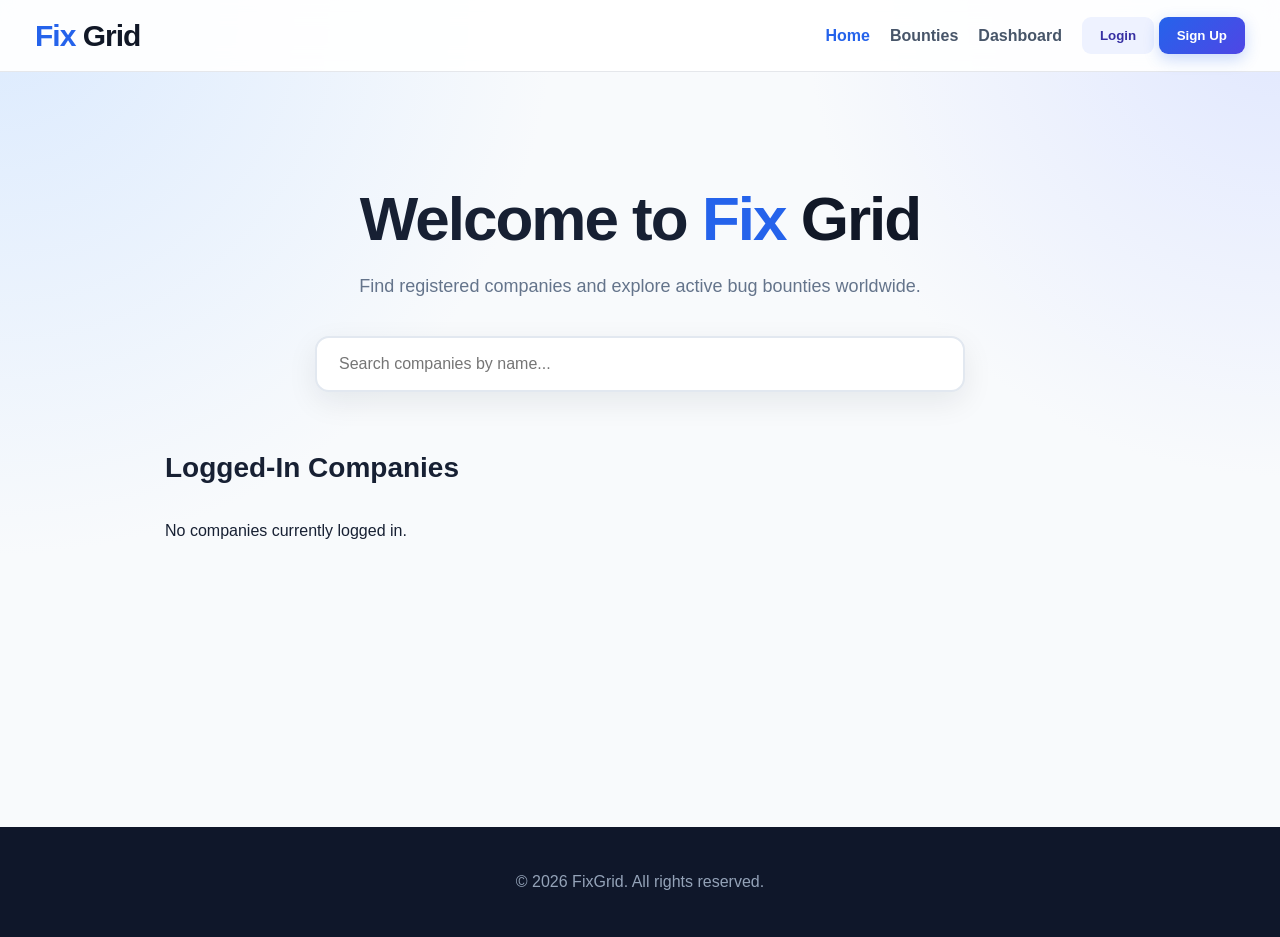
==== commit 6c27fc2d: "Fix FixGrid chat and update website" ====
--- a/index.html
+++ b/index.html
@@ -6,145 +6,560 @@
   <title>FixGrid</title>
   <link rel="stylesheet" href="style.css">
 </head>
+
 <body>
-  <!-- Navigation Header -->
-  <header class="navbar">
-    <div class="logo"><span class="logo-fix">Fix</span><span class="logo-grid">Grid</span></div>
-    <nav class="nav-links">
-      <a href="#" class="nav-item active" id="nav-home">Home</a>
-      <a href="#" class="nav-item" id="nav-bounties">Bounties</a>
-      <a href="#" class="nav-item" id="nav-dashboard">Dashboard</a>
-      <div id="auth-buttons">
-        <button class="btn btn-secondary" id="open-login-btn">Login</button>
-        <button class="btn btn-primary" id="open-signup-btn">Sign Up</button>
-      </div>
-      <div id="user-profile" class="hidden">
-        <span id="user-display-name">Welcome!</span>
-        <button class="btn btn-secondary" id="logout-btn">Logout</button>
-      </div>
-    </nav>
-  </header>
-
-  <!-- Main Views -->
-  <main class="main-content">
-    <!-- Home View -->
-    <section id="page-home" class="page-view">
-      <div class="hero">
-        <h1>Welcome to <span class="logo-fix-dark">Fix</span><span class="logo-grid">Grid</span></h1>
-        <p>Find registered companies and explore active bug bounties worldwide.</p>
-        
-        <!-- Search Bar -->
-        <div class="search-box">
-          <input type="text" id="company-search" placeholder="Search companies by name...">
-        </div>
-      </div>
-
-      <!-- Active Companies Section -->
-      <div class="company-section">
-        <h2>Logged-In Companies</h2>
-        <div class="company-list" id="company-list">
-          <p class="no-data" id="no-companies">No companies currently logged in. Log in or sign up to feature your company!</p>
-        </div>
-      </div>
-    </section>
-
-    <!-- Bounties View -->
-    <section id="page-bounties" class="page-view hidden">
-      <div class="section-header">
-        <h2>Active Bounties</h2>
-        <p>Select a task below to claim and complete it.</p>
-      </div>
-      <div class="bounty-grid" id="bounty-list">
-        <div class="card" data-bounty-id="1" data-reward="50">
-          <h3>Fix Navbar Responsive Layout</h3>
-          <p class="card-desc">Resolve CSS grid overflow issue on mobile devices.</p>
-          <div class="card-footer">
-            <span class="badge">$50 USD</span>
-            <button class="btn btn-primary claim-btn">Claim Bounty</button>
-          </div>
-        </div>
-        <div class="card" data-bounty-id="2" data-reward="120">
-          <h3>Integrate Authentication API</h3>
-          <p class="card-desc">Connect frontend forms to a secure JWT backend router.</p>
-          <div class="card-footer">
-            <span class="badge">$120 USD</span>
-            <button class="btn btn-primary claim-btn">Claim Bounty</button>
-          </div>
-        </div>
-      </div>
-    </section>
-
-    <!-- Dashboard View -->
-    <section id="page-dashboard" class="page-view hidden">
-      <div class="section-header">
-        <h2>Company & User Dashboard</h2>
-        <p>Track active status, completed items, and accumulated rewards.</p>
-      </div>
-      <div class="dashboard-stats">
-        <div class="card stat-card">
-          <h3>Completed Bounties</h3>
-          <p class="stat-number" id="stat-completed">0</p>
-        </div>
-        <div class="card stat-card">
-          <h3>Total Earnings</h3>
-          <p class="stat-number" id="stat-earnings">$0.00</p>
-        </div>
-        <div class="card stat-card">
-          <h3>Account Status</h3>
-          <p class="stat-number" id="stat-status">Guest</p>
-        </div>
-      </div>
-    </section>
-  </main>
-
-  <!-- Footer -->
-  <footer class="footer">
-    <p>&copy; 2026 FixGrid. All rights reserved.</p>
-  </footer>
-
-  <!-- Modal -->
-  <div class="modal-overlay" id="auth-modal">
-    <div class="auth-card">
-      <button class="close-btn" id="close-modal-btn">&times;</button>
-      
-      <div id="login-view">
-        <h2>Log In</h2>
-        <form id="login-form">
-          <div class="form-group">
-            <label for="login-email">Company / User Email</label>
-            <input type="email" id="login-email" required placeholder="company@domain.com">
-          </div>
-          <div class="form-group">
-            <label for="login-password">Password</label>
-            <input type="password" id="login-password" required placeholder="••••••••">
-          </div>
-          <button type="submit" class="btn btn-primary btn-block">Log In</button>
-        </form>
-        <p class="auth-footer">Don't have an account? <a href="#" id="switch-to-signup">Sign Up</a></p>
-      </div>
-
-      <div id="signup-view" class="hidden">
-        <h2>Create Account</h2>
-        <form id="signup-form">
-          <div class="form-group">
-            <label for="signup-name">Company / Full Name</label>
-            <input type="text" id="signup-name" required placeholder="Acme Corp">
-          </div>
-          <div class="form-group">
-            <label for="signup-email">Email</label>
-            <input type="email" id="signup-email" required placeholder="company@domain.com">
-          </div>
-          <div class="form-group">
-            <label for="signup-password">Password</label>
-            <input type="password" id="signup-password" minlength="6" required placeholder="At least 6 characters">
-          </div>
-          <button type="submit" class="btn btn-primary btn-block">Create Account</button>
-        </form>
-        <p class="auth-footer">Already have an account? <a href="#" id="switch-to-login">Log In</a></p>
-      </div>
-    </div>
+
+<header class="navbar">
+
+  <div class="logo">
+    <span class="logo-fix">Fix</span>
+    <span class="logo-grid">Grid</span>
   </div>
 
-  <script src="script.js"></script>
+  <nav class="nav-links">
+
+    <a href="#" class="nav-item active" id="nav-home">Home</a>
+    <a href="#" class="nav-item" id="nav-bounties">Bounties</a>
+    <a href="#" class="nav-item" id="nav-dashboard">Dashboard</a>
+
+    <div id="auth-buttons">
+
+      <button class="btn btn-secondary" id="open-login-btn">
+        Login
+      </button>
+
+      <button class="btn btn-primary" id="open-signup-btn">
+        Sign Up
+      </button>
+
+    </div>
+
+    <div id="user-profile" class="hidden">
+
+      <span id="user-display-name">
+        Welcome!
+      </span>
+
+      <button class="btn btn-secondary" id="logout-btn">
+        Logout
+      </button>
+
+    </div>
+
+  </nav>
+
+</header>
+
+
+<main class="main-content">
+
+  <!-- HOME -->
+
+  <section id="page-home" class="page-view">
+
+    <div class="hero">
+
+      <h1>
+        Welcome to
+        <span class="logo-fix-dark">Fix</span>
+        <span class="logo-grid">Grid</span>
+      </h1>
+
+      <p>
+        Find registered companies and explore active bug bounties worldwide.
+      </p>
+
+      <div class="search-box">
+
+        <input
+          type="text"
+          id="company-search"
+          placeholder="Search companies by name..."
+        >
+
+      </div>
+
+    </div>
+
+
+    <div class="company-section">
+
+      <h2>Logged-In Companies</h2>
+
+      <div class="company-list" id="company-list">
+
+        <p class="no-data" id="no-companies">
+          No companies currently logged in.
+        </p>
+
+      </div>
+
+    </div>
+
+  </section>
+
+
+  <!-- BOUNTIES -->
+
+  <section id="page-bounties" class="page-view hidden">
+
+    <div class="section-header">
+
+      <h2>Active Bounties</h2>
+
+      <p>
+        Select a task below to claim and complete it.
+      </p>
+
+    </div>
+
+
+    <div class="bounty-grid" id="bounty-list">
+
+      <div
+        class="card"
+        data-bounty-id="1"
+        data-reward="50"
+      >
+
+        <h3>
+          Fix Navbar Responsive Layout
+        </h3>
+
+        <p class="card-desc">
+          Resolve CSS grid overflow issue on mobile devices.
+        </p>
+
+        <div class="card-footer">
+
+          <span class="badge">
+            $50 USD
+          </span>
+
+          <button class="btn btn-primary claim-btn">
+            Claim Bounty
+          </button>
+
+        </div>
+
+      </div>
+
+
+      <div
+        class="card"
+        data-bounty-id="2"
+        data-reward="120"
+      >
+
+        <h3>
+          Integrate Authentication API
+        </h3>
+
+        <p class="card-desc">
+          Connect frontend forms to a secure JWT backend router.
+        </p>
+
+        <div class="card-footer">
+
+          <span class="badge">
+            $120 USD
+          </span>
+
+          <button class="btn btn-primary claim-btn">
+            Claim Bounty
+          </button>
+
+        </div>
+
+      </div>
+
+    </div>
+
+  </section>
+
+
+  <!-- DASHBOARD -->
+
+  <section id="page-dashboard" class="page-view hidden">
+
+    <div class="section-header">
+
+      <h2>
+        Company & User Dashboard
+      </h2>
+
+      <p>
+        Track active status, completed items, and accumulated rewards.
+      </p>
+
+    </div>
+
+
+    <div class="dashboard-stats">
+
+      <div class="card stat-card">
+
+        <h3>
+          Completed Bounties
+        </h3>
+
+        <p
+          class="stat-number"
+          id="stat-completed"
+        >
+          0
+        </p>
+
+      </div>
+
+
+      <div class="card stat-card">
+
+        <h3>
+          Total Earnings
+        </h3>
+
+        <p
+          class="stat-number"
+          id="stat-earnings"
+        >
+          $0.00
+        </p>
+
+      </div>
+
+
+      <div class="card stat-card">
+
+        <h3>
+          Account Status
+        </h3>
+
+        <p
+          class="stat-number"
+          id="stat-status"
+        >
+          Guest
+        </p>
+
+      </div>
+
+    </div>
+
+  </section>
+
+</main>
+
+
+<!-- FOOTER -->
+
+<footer class="footer">
+
+  <p>
+    &copy; 2026 FixGrid. All rights reserved.
+  </p>
+
+</footer>
+
+
+<!-- LOGIN / SIGNUP MODAL -->
+
+<div
+  class="modal-overlay"
+  id="auth-modal"
+>
+
+  <div class="auth-card">
+
+    <button
+      class="close-btn"
+      id="close-modal-btn"
+    >
+      &times;
+    </button>
+
+
+    <!-- LOGIN -->
+
+    <div id="login-view">
+
+      <h2>
+        Log In
+      </h2>
+
+      <form id="login-form">
+
+        <div class="form-group">
+
+          <label for="login-email">
+            Company / User Email
+          </label>
+
+          <input
+            type="email"
+            id="login-email"
+            required
+            placeholder="company@domain.com"
+          >
+
+        </div>
+
+
+        <div class="form-group">
+
+          <label for="login-password">
+            Password
+          </label>
+
+          <input
+            type="password"
+            id="login-password"
+            required
+            placeholder="••••••••"
+          >
+
+        </div>
+
+
+        <button
+          type="submit"
+          class="btn btn-primary btn-block"
+        >
+          Log In
+        </button>
+
+      </form>
+
+
+      <p class="auth-footer">
+
+        Don't have an account?
+
+        <a href="#" id="switch-to-signup">
+          Sign Up
+        </a>
+
+      </p>
+
+    </div>
+
+
+    <!-- SIGNUP -->
+
+    <div id="signup-view" class="hidden">
+
+      <h2>
+        Create Account
+      </h2>
+
+      <form id="signup-form">
+
+        <div class="form-group">
+
+          <label for="signup-name">
+            Company / Full Name
+          </label>
+
+          <input
+            type="text"
+            id="signup-name"
+            required
+            placeholder="Acme Corp"
+          >
+
+        </div>
+
+
+        <div class="form-group">
+
+          <label for="signup-email">
+            Email
+          </label>
+
+          <input
+            type="email"
+            id="signup-email"
+            required
+            placeholder="company@domain.com"
+          >
+
+        </div>
+
+
+        <div class="form-group">
+
+          <label for="signup-password">
+            Password
+          </label>
+
+          <input
+            type="password"
+            id="signup-password"
+            minlength="6"
+            required
+            placeholder="At least 6 characters"
+          >
+
+        </div>
+
+
+        <button
+          type="submit"
+          class="btn btn-primary btn-block"
+        >
+          Create Account
+        </button>
+
+      </form>
+
+
+      <p class="auth-footer">
+
+        Already have an account?
+
+        <a href="#" id="switch-to-login">
+          Log In
+        </a>
+
+      </p>
+
+    </div>
+
+  </div>
+
+</div>
+
+
+<!-- ============================= -->
+<!-- FIXGRID SUPPORT CHAT -->
+<!-- ============================= -->
+
+<div
+  id="support-chat"
+  class="support-chat hidden"
+>
+
+  <div class="chat-header">
+
+    <div>
+
+      <strong id="chat-company-name">
+        Company Support
+      </strong>
+
+      <small>
+        ● Online
+      </small>
+
+    </div>
+
+    <button
+      id="close-chat-btn"
+      class="chat-close"
+    >
+      ×
+    </button>
+
+  </div>
+
+
+  <div
+    id="chat-messages"
+    class="chat-messages"
+  >
+
+    <div class="bot-message">
+
+      Hi! 👋
+
+      <br><br>
+
+      Welcome to FixGrid support.
+
+      <br>
+
+      How can we help you?
+
+    </div>
+
+  </div>
+
+
+  <div
+    id="chat-options"
+    class="chat-options"
+  >
+
+    <button
+      class="chat-option"
+      data-message="I want to report a problem."
+    >
+      🐛 Report a Problem
+    </button>
+
+
+    <button
+      class="chat-option"
+      data-message="I want to give feedback."
+    >
+      💡 Give Feedback
+    </button>
+
+
+    <button
+      class="chat-option"
+      data-message="Help me explain my problem."
+    >
+      ❓ Help Me Explain My Problem
+    </button>
+
+
+    <button
+      class="chat-option"
+      data-message="I want to check my report."
+    >
+      📋 Check My Report
+    </button>
+
+
+    <button
+      class="chat-option"
+      data-message="I need other help."
+    >
+      💬 Other
+    </button>
+
+
+    <button
+      class="chat-option"
+      data-message="I want to contact the company."
+    >
+      📞 Contact Company
+    </button>
+
+  </div>
+
+
+  <div class="chat-input-area">
+
+    <input
+      type="text"
+      id="chat-input"
+      placeholder="Type your message..."
+    >
+
+    <button
+      id="chat-send-btn"
+    >
+      ➤
+    </button>
+
+  </div>
+
+</div>
+
+
+<script src="script.js"></script>
+
 </body>
 </html>
--- a/style.css
+++ b/style.css
@@ -1,312 +1,619 @@
-*, *::before, *::after {
-    box-sizing: border-box;
-    margin: 0;
-    padding: 0;
+* {
+  box-sizing: border-box;
+}
+
+body {
+  margin: 0;
+  font-family: Arial, sans-serif;
+  background:
+    radial-gradient(circle at top left, #dbeafe 0, transparent 35%),
+    radial-gradient(circle at top right, #e0e7ff 0, transparent 30%),
+    #f8fafc;
+  color: #172033;
+}
+
+/* NAVBAR */
+
+.navbar {
+  height: 72px;
+  padding: 0 35px;
+  display: flex;
+  align-items: center;
+  justify-content: space-between;
+
+  background: rgba(255,255,255,0.92);
+  backdrop-filter: blur(12px);
+
+  border-bottom: 1px solid #e5e7eb;
+  position: sticky;
+  top: 0;
+  z-index: 900;
+}
+
+.logo {
+  font-size: 30px;
+  font-weight: 800;
+  letter-spacing: -1px;
+}
+
+.logo-fix,
+.logo-fix-dark {
+  color: #2563eb;
+}
+
+.logo-grid {
+  color: #111827;
+}
+
+.nav-links {
+  display: flex;
+  align-items: center;
+  gap: 20px;
+}
+
+.nav-item {
+  text-decoration: none;
+  color: #475569;
+  font-weight: 600;
+  transition: 0.2s;
+}
+
+.nav-item:hover,
+.nav-item.active {
+  color: #2563eb;
+}
+
+/* BUTTONS */
+
+.btn {
+  border: none;
+  padding: 11px 18px;
+  border-radius: 9px;
+  cursor: pointer;
+  font-weight: 700;
+  transition: 0.2s;
+}
+
+.btn-primary {
+  background: linear-gradient(135deg, #2563eb, #4f46e5);
+  color: white;
+  box-shadow: 0 5px 15px rgba(37,99,235,0.25);
+}
+
+.btn-primary:hover {
+  transform: translateY(-2px);
+  box-shadow: 0 8px 20px rgba(37,99,235,0.35);
+}
+
+.btn-secondary {
+  background: #eef2ff;
+  color: #3730a3;
+}
+
+.btn-secondary:hover {
+  background: #e0e7ff;
+}
+
+.btn-block {
+  width: 100%;
+}
+
+/* GENERAL */
+
+.main-content {
+  min-height: calc(100vh - 145px);
+  padding: 60px 25px;
+}
+
+.hidden {
+  display: none !important;
+}
+
+/* HERO */
+
+.hero {
+  max-width: 900px;
+  margin: 20px auto 60px;
+  text-align: center;
+}
+
+.hero h1 {
+  margin-bottom: 15px;
+  font-size: clamp(36px, 6vw, 62px);
+  letter-spacing: -2px;
+}
+
+.hero p {
+  color: #64748b;
+  font-size: 18px;
+  line-height: 1.6;
+}
+
+/* SEARCH */
+
+.search-box {
+  margin: 35px auto 0;
+  max-width: 650px;
+}
+
+.search-box input {
+  width: 100%;
+  padding: 17px 22px;
+
+  border: 2px solid #e2e8f0;
+  border-radius: 14px;
+
+  background: white;
+
+  font-size: 16px;
+  outline: none;
+
+  box-shadow: 0 10px 30px rgba(15,23,42,0.08);
+
+  transition: 0.2s;
+}
+
+.search-box input:focus {
+  border-color: #6366f1;
+  box-shadow: 0 10px 30px rgba(79,70,229,0.15);
+}
+
+/* COMPANY SECTION */
+
+.company-section {
+  max-width: 950px;
+  margin: auto;
+}
+
+.company-section h2 {
+  font-size: 28px;
+  margin-bottom: 22px;
+}
+
+.company-list {
+  display: grid;
+  grid-template-columns: repeat(auto-fit, minmax(260px, 1fr));
+  gap: 20px;
+}
+
+/* COMPANY CARD */
+
+.company-card {
+  position: relative;
+
+  padding: 25px;
+
+  background: rgba(255,255,255,0.95);
+
+  border: 1px solid #e5e7eb;
+  border-radius: 18px;
+
+  cursor: pointer;
+
+  box-shadow: 0 8px 25px rgba(15,23,42,0.07);
+
+  transition:
+    transform 0.25s,
+    box-shadow 0.25s,
+    border-color 0.25s;
+}
+
+.company-card:hover {
+  transform: translateY(-6px);
+  border-color: #93c5fd;
+  box-shadow: 0 18px 40px rgba(37,99,235,0.15);
+}
+
+.company-card h4 {
+  margin: 0 0 12px;
+  font-size: 21px;
+}
+
+.company-card span {
+  color: #16a34a;
+  font-size: 14px;
+  font-weight: 600;
+}
+
+.company-card::after {
+  content: "Double-click to chat →";
+
+  display: block;
+
+  margin-top: 18px;
+
+  color: #64748b;
+  font-size: 12px;
+}
+
+/* SECTIONS */
+
+.section-header {
+  text-align: center;
+  margin-bottom: 35px;
+}
+
+.section-header h2 {
+  font-size: 32px;
+}
+
+/* BOUNTIES */
+
+.bounty-grid {
+  max-width: 950px;
+  margin: auto;
+
+  display: grid;
+  grid-template-columns: repeat(auto-fit, minmax(280px, 1fr));
+  gap: 22px;
+}
+
+.card {
+  background: white;
+  padding: 25px;
+
+  border: 1px solid #e5e7eb;
+  border-radius: 16px;
+
+  box-shadow: 0 8px 25px rgba(15,23,42,0.07);
+}
+
+.card-footer {
+  display: flex;
+  justify-content: space-between;
+  align-items: center;
+  gap: 10px;
+}
+
+.badge {
+  padding: 8px 13px;
+  border-radius: 20px;
+
+  background: #dbeafe;
+  color: #1d4ed8;
+
+  font-weight: 700;
+}
+
+/* DASHBOARD */
+
+.dashboard-stats {
+  max-width: 950px;
+  margin: auto;
+
+  display: grid;
+  grid-template-columns: repeat(3, 1fr);
+  gap: 22px;
+}
+
+.stat-card {
+  text-align: center;
+}
+
+.stat-number {
+  font-size: 32px;
+  font-weight: 800;
+  color: #2563eb;
+}
+
+/* FOOTER */
+
+.footer {
+  padding: 30px;
+  text-align: center;
+
+  background: #0f172a;
+  color: #94a3b8;
+}
+
+/* AUTH MODAL */
+
+.modal-overlay {
+  position: fixed;
+  inset: 0;
+
+  background: rgba(15,23,42,0.55);
+  backdrop-filter: blur(5px);
+
+  display: none;
+  justify-content: center;
+  align-items: center;
+
+  z-index: 1000;
+}
+
+.modal-overlay.active {
+  display: flex;
+}
+
+.auth-card {
+  width: 390px;
+  max-width: 90%;
+
+  padding: 32px;
+
+  background: white;
+  border-radius: 18px;
+
+  box-shadow: 0 25px 70px rgba(0,0,0,0.25);
+
+  position: relative;
+}
+
+.close-btn {
+  position: absolute;
+  right: 15px;
+  top: 10px;
+
+  border: none;
+  background: none;
+
+  font-size: 28px;
+  cursor: pointer;
+}
+
+.form-group {
+  margin-bottom: 17px;
+}
+
+.form-group label {
+  display: block;
+  margin-bottom: 7px;
+  font-weight: 700;
+}
+
+.form-group input {
+  width: 100%;
+  padding: 12px;
+
+  border: 1px solid #cbd5e1;
+  border-radius: 8px;
+
+  outline: none;
+}
+
+.form-group input:focus {
+  border-color: #6366f1;
+}
+
+.auth-footer {
+  text-align: center;
+}
+
+/* =================================
+   SUPPORT CHAT
+================================= */
+
+.support-chat {
+  position: fixed;
+
+  right: 25px;
+  bottom: 25px;
+
+  width: 380px;
+  max-width: calc(100vw - 30px);
+  height: 570px;
+
+  background: white;
+
+  border-radius: 20px;
+
+  overflow: hidden;
+
+  display: flex;
+  flex-direction: column;
+
+  box-shadow:
+    0 25px 70px rgba(15,23,42,0.28);
+
+  z-index: 2000;
+
+  border: 1px solid #e2e8f0;
+}
+
+/* CHAT HEADER */
+
+.chat-header {
+  padding: 17px 18px;
+
+  background: linear-gradient(
+    135deg,
+    #2563eb,
+    #4f46e5
+  );
+
+  color: white;
+
+  display: flex;
+  justify-content: space-between;
+  align-items: center;
+}
+
+.chat-header strong {
+  display: block;
+  font-size: 17px;
+}
+
+.chat-header small {
+  display: block;
+  margin-top: 5px;
+  color: #dcfce7;
+}
+
+.chat-close {
+  border: none;
+  background: transparent;
+  color: white;
+
+  font-size: 28px;
+
+  cursor: pointer;
+}
+
+/* CHAT MESSAGES */
+
+.chat-messages {
+  flex: 1;
+
+  padding: 18px;
+
+  overflow-y: auto;
+
+  background: #f1f5f9;
+}
+
+.bot-message,
+.user-message {
+  max-width: 85%;
+
+  padding: 12px 15px;
+
+  margin-bottom: 12px;
+
+  border-radius: 15px;
+
+  line-height: 1.45;
+
+  font-size: 14px;
+}
+
+.bot-message {
+  background: white;
+
+  border-top-left-radius: 4px;
+
+  box-shadow: 0 3px 10px rgba(15,23,42,0.06);
+}
+
+.user-message {
+  margin-left: auto;
+
+  background: #dbeafe;
+
+  border-top-right-radius: 4px;
+}
+
+/* CHAT OPTIONS */
+
+.chat-options {
+  padding: 10px;
+
+  background: white;
+
+  display: flex;
+  flex-direction: column;
+
+  gap: 7px;
+
+  max-height: 210px;
+
+  overflow-y: auto;
+}
+
+.chat-option {
+  width: 100%;
+
+  padding: 10px 12px;
+
+  background: #f8fafc;
+
+  border: 1px solid #e2e8f0;
+
+  border-radius: 10px;
+
+  text-align: left;
+
+  cursor: pointer;
+
+  font-size: 13px;
+
+  transition: 0.2s;
+}
+
+.chat-option:hover {
+  background: #eff6ff;
+  border-color: #93c5fd;
+  transform: translateX(2px);
+}
+
+/* CHAT INPUT */
+
+.chat-input-area {
+  padding: 11px;
+
+  background: white;
+
+  border-top: 1px solid #e2e8f0;
+
+  display: flex;
+  gap: 8px;
+}
+
+.chat-input-area input {
+  flex: 1;
+
+  padding: 12px 15px;
+
+  border: 1px solid #cbd5e1;
+
+  border-radius: 22px;
+
+  outline: none;
+}
+
+.chat-input-area input:focus {
+  border-color: #6366f1;
+}
+
+.chat-input-area button {
+  width: 44px;
+  height: 44px;
+
+  border: none;
+
+  border-radius: 50%;
+
+  background: linear-gradient(
+    135deg,
+    #2563eb,
+    #4f46e5
+  );
+
+  color: white;
+
+  cursor: pointer;
+
+  font-size: 17px;
+}
+
+/* MOBILE */
+
+@media (max-width: 700px) {
+
+  .navbar {
+    padding: 0 12px;
   }
-  
-  body {
-    font-family: system-ui, -apple-system, BlinkMacSystemFont, 'Segoe UI', Roboto, sans-serif;
-    line-height: 1.5;
-    color: #1a1a1a;
-    background-color: #f8f9fa;
-    min-height: 100vh;
-    display: flex;
-    flex-direction: column;
+
+  .nav-links {
+    gap: 7px;
   }
-  
-  /* Navbar & Logo Styling */
-  .navbar {
-    display: flex;
-    justify-content: space-between;
-    align-items: center;
-    padding: 1rem 2rem;
-    background: #0f172a;
-    box-shadow: 0 2px 4px rgba(0, 0, 0, 0.1);
+
+  .nav-item {
+    font-size: 12px;
   }
-  
-  .logo {
-    font-size: 1.5rem;
-    font-weight: 800;
-    letter-spacing: -0.5px;
+
+  .dashboard-stats {
+    grid-template-columns: 1fr;
   }
-  
-  .logo-fix {
-    color: #ffffff;
+
+  .hero h1 {
+    font-size: 36px;
   }
-  
-  .logo-fix-dark {
-    color: #0f172a;
+
+  .support-chat {
+    right: 10px;
+    bottom: 10px;
+    width: calc(100vw - 20px);
+    height: 82vh;
   }
-  
-  .logo-grid {
-    color: #2563eb;
-  }
-  
-  .nav-links {
-    display: flex;
-    gap: 1.25rem;
-    align-items: center;
-  }
-  
-  .nav-links a {
-    text-decoration: none;
-    color: #94a3b8;
-  }
-  
-  .nav-item.active {
-    font-weight: 700;
-    color: #ffffff !important;
-  }
-  
-  #user-display-name {
-    color: #ffffff;
-    margin-right: 0.5rem;
-    font-weight: 500;
-  }
-  
-  /* Main Content */
-  .main-content {
-    flex: 1;
-    padding: 2rem;
-    max-width: 1200px;
-    margin: 0 auto;
-    width: 100%;
-  }
-  
-  .hero {
-    text-align: center;
-    padding: 3rem 1rem 2rem 1rem;
-  }
-  
-  .hero h1 {
-    font-size: 2.5rem;
-    margin-bottom: 0.5rem;
-  }
-  
-  .hero p {
-    color: #64748b;
-    margin-bottom: 1.5rem;
-  }
-  
-  /* Search Box */
-  .search-box {
-    max-width: 500px;
-    margin: 0 auto 2rem auto;
-  }
-  
-  .search-box input {
-    width: 100%;
-    padding: 0.75rem 1.25rem;
-    border: 1px solid #cbd5e1;
-    border-radius: 25px;
-    font-size: 1rem;
-    outline: none;
-    box-shadow: 0 2px 5px rgba(0,0,0,0.05);
-  }
-  
-  .search-box input:focus {
-    border-color: #2563eb;
-    box-shadow: 0 0 0 3px rgba(37, 99, 235, 0.2);
-  }
-  
-  /* Companies Grid */
-  .company-section {
-    margin-top: 1rem;
-  }
-  
-  .company-section h2 {
-    font-size: 1.25rem;
-    margin-bottom: 1rem;
-    color: #334155;
-  }
-  
-  .company-list {
-    display: flex;
-    gap: 1rem;
-    flex-wrap: wrap;
-  }
-  
-  .company-card {
-    background: #ffffff;
-    border: 1px solid #e2e8f0;
-    border-left: 4px solid #2563eb;
-    padding: 1rem 1.25rem;
-    border-radius: 6px;
-    flex: 1 1 200px;
-  }
-  
-  .company-card h4 {
-    font-size: 1.1rem;
-    color: #0f172a;
-  }
-  
-  .company-card span {
-    font-size: 0.85rem;
-    color: #16a34a;
-    font-weight: 600;
-  }
-  
-  .no-data {
-    color: #94a3b8;
-    font-style: italic;
-  }
-  
-  /* General Layout Items */
-  .section-header {
-    margin-bottom: 1.5rem;
-  }
-  
-  .bounty-grid, .dashboard-stats {
-    display: flex;
-    gap: 1.5rem;
-    flex-wrap: wrap;
-  }
-  
-  .card {
-    background: #ffffff;
-    padding: 1.5rem;
-    border-radius: 8px;
-    border: 1px solid #e2e8f0;
-    flex: 1 1 280px;
-    display: flex;
-    flex-direction: column;
-    justify-content: space-between;
-  }
-  
-  .card-desc {
-    color: #64748b;
-    font-size: 0.95rem;
-    margin-bottom: 1.25rem;
-  }
-  
-  .card-footer {
-    display: flex;
-    justify-content: space-between;
-    align-items: center;
-  }
-  
-  .badge {
-    background-color: #e0e7ff;
-    color: #3730a3;
-    padding: 0.25rem 0.6rem;
-    border-radius: 4px;
-    font-size: 0.85rem;
-    font-weight: 600;
-  }
-  
-  .stat-card {
-    text-align: center;
-  }
-  
-  .stat-number {
-    font-size: 2rem;
-    font-weight: 700;
-    color: #2563eb;
-    margin-top: 0.5rem;
-  }
-  
-  /* Buttons */
-  .btn {
-    padding: 0.5rem 1rem;
-    border-radius: 6px;
-    font-weight: 500;
-    cursor: pointer;
-    border: 1px solid transparent;
-    font-size: 0.95rem;
-  }
-  
-  .btn-primary {
-    background-color: #2563eb;
-    color: #ffffff;
-  }
-  
-  .btn-secondary {
-    background-color: transparent;
-    border-color: #475569;
-    color: #e2e8f0;
-  }
-  
-  .btn-block {
-    width: 100%;
-  }
-  
-  /* Modal */
-  .modal-overlay {
-    display: none;
-    position: fixed;
-    top: 0;
-    left: 0;
-    width: 100%;
-    height: 100%;
-    background: rgba(0, 0, 0, 0.5);
-    backdrop-filter: blur(4px);
-    justify-content: center;
-    align-items: center;
-    z-index: 1000;
-  }
-  
-  .modal-overlay.active {
-    display: flex;
-  }
-  
-  .auth-card {
-    background: #ffffff;
-    padding: 2.5rem;
-    border-radius: 8px;
-    box-shadow: 0 10px 25px rgba(0, 0, 0, 0.15);
-    width: 100%;
-    max-width: 400px;
-    position: relative;
-  }
-  
-  .close-btn {
-    position: absolute;
-    top: 1rem;
-    right: 1.25rem;
-    background: none;
-    border: none;
-    font-size: 1.5rem;
-    cursor: pointer;
-    color: #64748b;
-  }
-  
-  .form-group {
-    margin-bottom: 1.25rem;
-  }
-  
-  .form-group label {
-    display: block;
-    margin-bottom: 0.5rem;
-    font-size: 0.875rem;
-    font-weight: 500;
-  }
-  
-  .form-group input {
-    width: 100%;
-    padding: 0.625rem;
-    border: 1px solid #cbd5e1;
-    border-radius: 6px;
-    font-size: 1rem;
-  }
-  
-  .auth-footer {
-    margin-top: 1.5rem;
-    font-size: 0.875rem;
-    text-align: center;
-  }
-  
-  .auth-footer a {
-    color: #2563eb;
-    text-decoration: none;
-  }
-  
-  .hidden {
-    display: none !important;
-  }
-  
-  .footer {
-    text-align: center;
-    padding: 1.5rem;
-    background: #ffffff;
-    border-top: 1px solid #e2e8f0;
-  }+}
